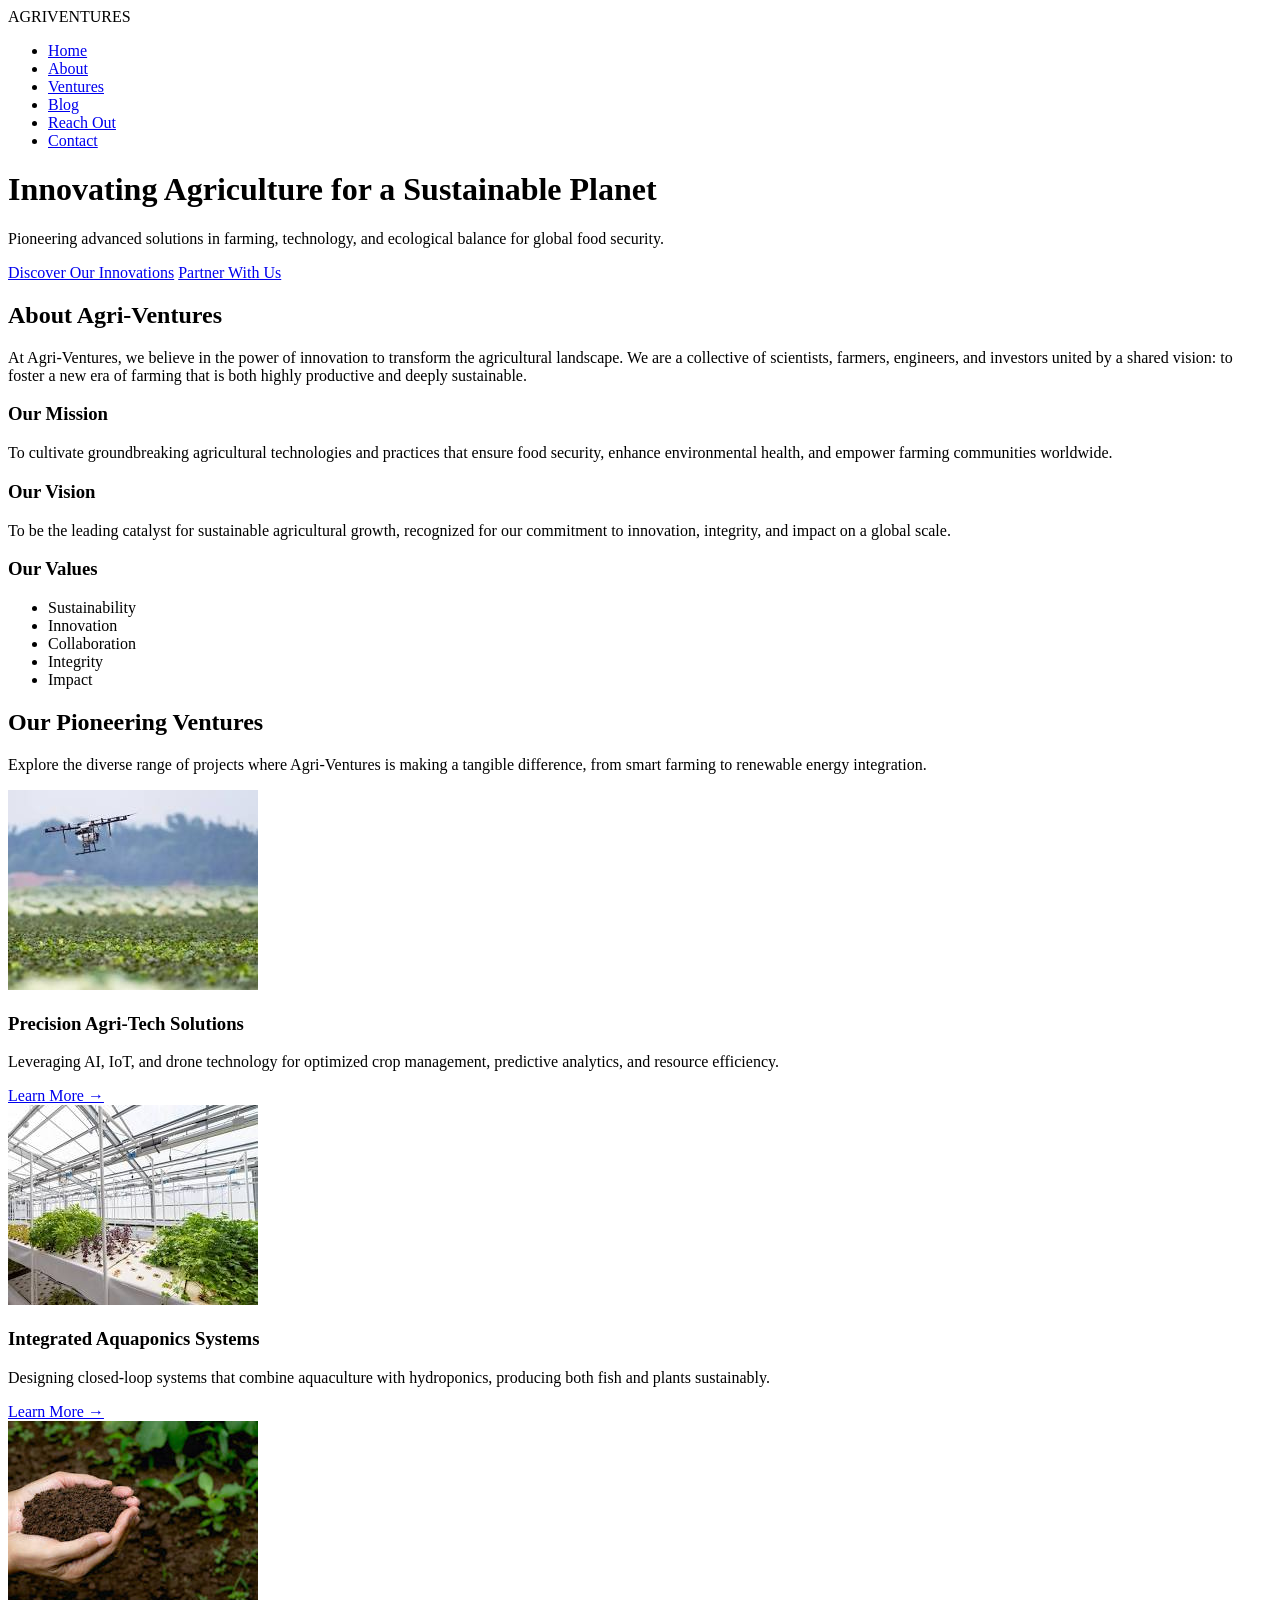
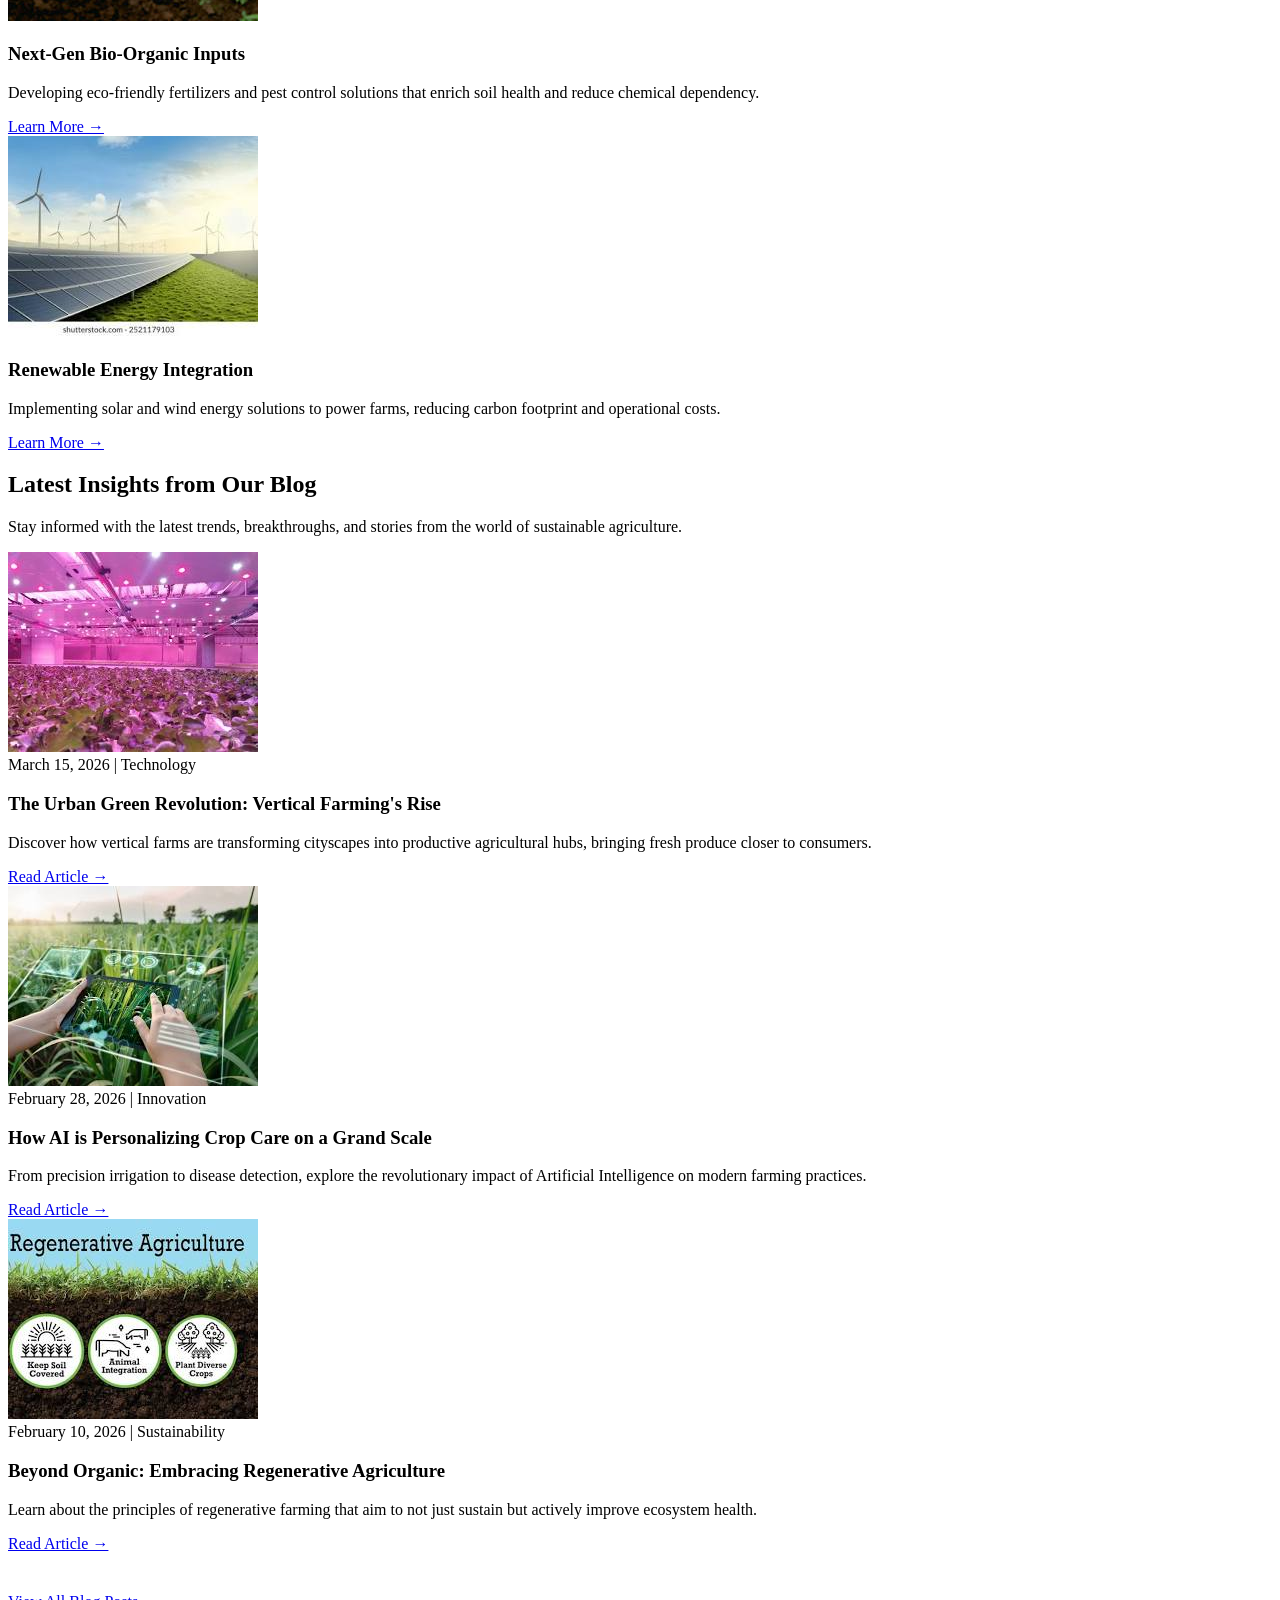
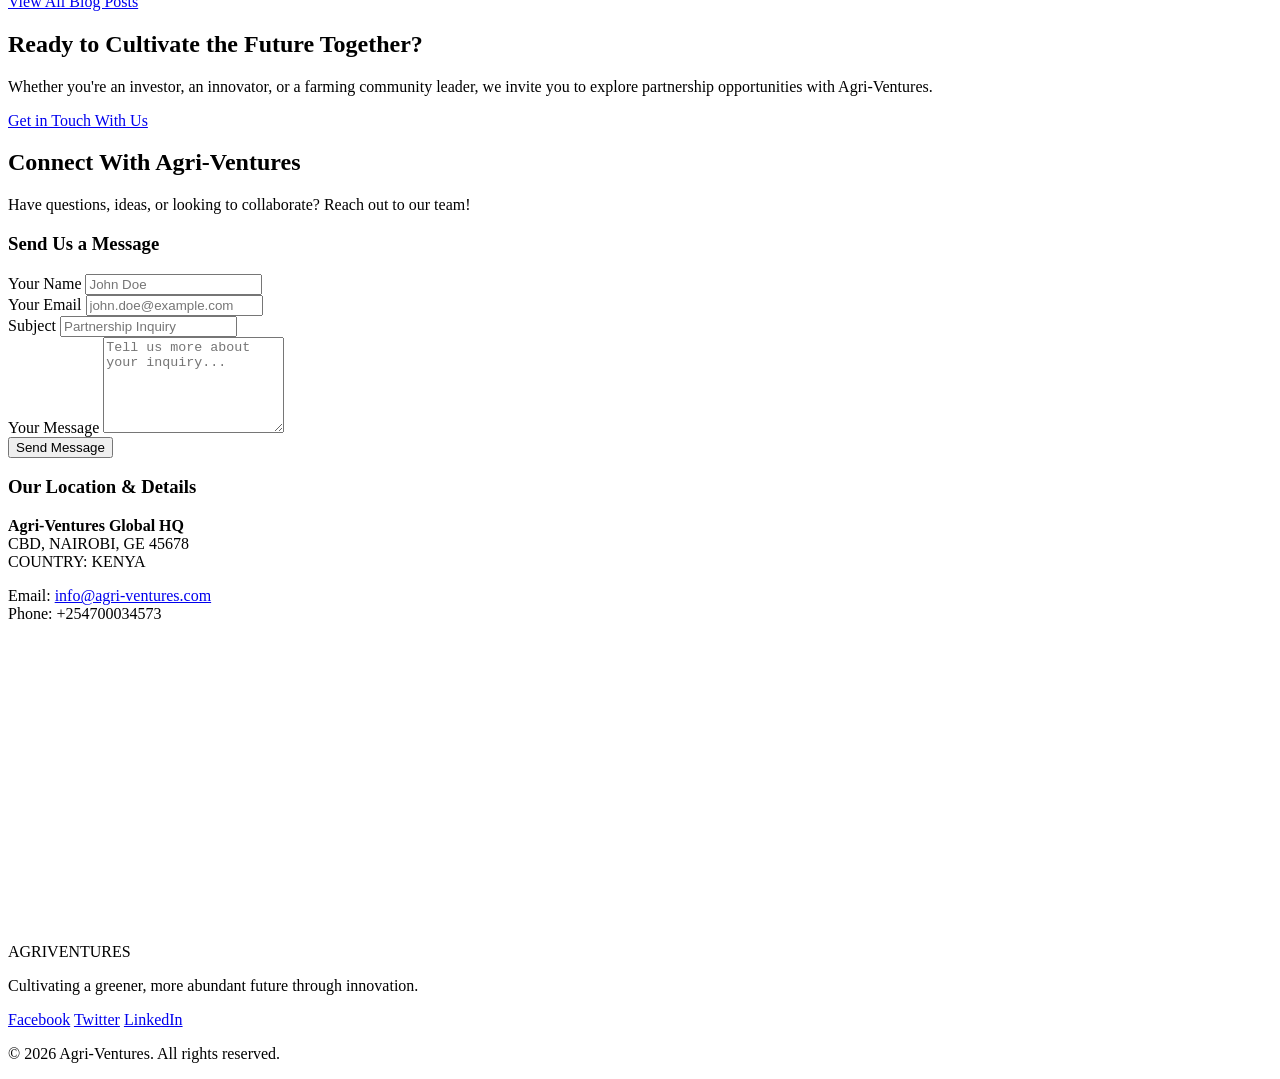
==== agri-ventures.html @ 52b14042 "the structural body of agriventures website" ====
<!DOCTYPE html>
<html lang="en">
<head>
    <meta charset="UTF-8">
    <meta name="viewport" content="width=device-width, initial-scale=1.0">
    <title>Agri-Ventures | Cultivating the Future of Agriculture</title>
    <link rel="stylesheet" href="agri.css">
    <link href="https://fonts.googleapis.com/css2?family=Roboto:wght@300;400;700&family=Playfair+Display:wght=700&display=swap" rel="stylesheet">
</head>
<body>

    <nav id="navbar">
        <div class="logo">AGRI<span>VENTURES</span></div>
        <ul class="nav-links">
            <li><a href="#home">Home</a></li>
            <li><a href="#about">About</a></li>
            <li><a href="#ventures">Ventures</a></li>
            <li><a href="#blog">Blog</a></li>
            <li><a href="#reach-out">Reach Out</a></li>
            <li><a href="#contact">Contact</a></li>
        </ul>
        <div class="menu-toggle" id="mobile-menu">
            <span class="bar"></span>
            <span class="bar"></span>
            <span class="bar"></span>
        </div>
    </nav>

    <header id="home" class="hero">
        <div class="hero-content">
            <h1>Innovating Agriculture for a Sustainable Planet</h1>
            <p>Pioneering advanced solutions in farming, technology, and ecological balance for global food security.</p>
            <a href="#ventures" class="btn btn-primary">Discover Our Innovations</a>
            <a href="#reach-out" class="btn btn-secondary">Partner With Us</a>
        </div>
    </header>

    <section id="about" class="section about-section">
        <div class="section-content">
            <h2>About Agri-Ventures</h2>
            <p class="lead">At Agri-Ventures, we believe in the power of innovation to transform the agricultural landscape. We are a collective of scientists, farmers, engineers, and investors united by a shared vision: to foster a new era of farming that is both highly productive and deeply sustainable.</p>
            <div class="about-grid">
                <div class="about-item">
                    <h3>Our Mission</h3>
                    <p>To cultivate groundbreaking agricultural technologies and practices that ensure food security, enhance environmental health, and empower farming communities worldwide.</p>
                </div>
                <div class="about-item">
                    <h3>Our Vision</h3>
                    <p>To be the leading catalyst for sustainable agricultural growth, recognized for our commitment to innovation, integrity, and impact on a global scale.</p>
                </div>
                <div class="about-item">
                    <h3>Our Values</h3>
                    <ul>
                        <li>Sustainability</li>
                        <li>Innovation</li>
                        <li>Collaboration</li>
                        <li>Integrity</li>
                        <li>Impact</li>
                    </ul>
                </div>
            </div>
        </div>
    </section>

    <section id="ventures" class="section bg-light ventures-section">
        <div class="section-content">
            <h2>Our Pioneering Ventures</h2>
            <p class="lead">Explore the diverse range of projects where Agri-Ventures is making a tangible difference, from smart farming to renewable energy integration.</p>
            <div class="venture-grid">
                <div class="card venture-card">
                    <img src="venture1.jpg" alt="Precision Farming">
                    <h3>Precision Agri-Tech Solutions</h3>
                    <p>Leveraging AI, IoT, and drone technology for optimized crop management, predictive analytics, and resource efficiency.</p>
                    <a href="#" class="read-more">Learn More &rarr;</a>
                </div>
                <div class="card venture-card">
                    <img src="venture2.jpg" alt="Sustainable Aquaponics">
                    <h3>Integrated Aquaponics Systems</h3>
                    <p>Designing closed-loop systems that combine aquaculture with hydroponics, producing both fish and plants sustainably.</p>
                    <a href="#" class="read-more">Learn More &rarr;</a>
                </div>
                <div class="card venture-card">
                    <img src="venture3.jpg" alt="Bio-Organic Fertilizers">
                    <h3>Next-Gen Bio-Organic Inputs</h3>
                    <p>Developing eco-friendly fertilizers and pest control solutions that enrich soil health and reduce chemical dependency.</p>
                    <a href="#" class="read-more">Learn More &rarr;</a>
                </div>
                <div class="card venture-card">
                    <img src="venture4.jpg" alt="Renewable Energy Farms">
                    <h3>Renewable Energy Integration</h3>
                    <p>Implementing solar and wind energy solutions to power farms, reducing carbon footprint and operational costs.</p>
                    <a href="#" class="read-more">Learn More &rarr;</a>
                </div>
            </div>
        </div>
    </section>

    <section id="blog" class="section blog-section">
        <div class="section-content">
            <h2>Latest Insights from Our Blog</h2>
            <p class="lead">Stay informed with the latest trends, breakthroughs, and stories from the world of sustainable agriculture.</p>
            <div class="blog-grid">
                <article class="blog-post-preview">
                    <img src="blog1.jpg" alt="Vertical Farming">
                    <div class="post-content">
                        <span>March 15, 2026 | Technology</span>
                        <h3>The Urban Green Revolution: Vertical Farming's Rise</h3>
                        <p>Discover how vertical farms are transforming cityscapes into productive agricultural hubs, bringing fresh produce closer to consumers.</p>
                        <a href="#" class="read-more">Read Article &rarr;</a>
                    </div>
                </article>
                <article class="blog-post-preview">
                    <img src="blog2.jpg" alt="AI in Agriculture">
                    <div class="post-content">
                        <span>February 28, 2026 | Innovation</span>
                        <h3>How AI is Personalizing Crop Care on a Grand Scale</h3>
                        <p>From precision irrigation to disease detection, explore the revolutionary impact of Artificial Intelligence on modern farming practices.</p>
                        <a href="#" class="read-more">Read Article &rarr;</a>
                    </div>
                </article>
                <article class="blog-post-preview">
                    <img src="blog3.jpg" alt="Sustainable Practices">
                    <div class="post-content">
                        <span>February 10, 2026 | Sustainability</span>
                        <h3>Beyond Organic: Embracing Regenerative Agriculture</h3>
                        <p>Learn about the principles of regenerative farming that aim to not just sustain but actively improve ecosystem health.</p>
                        <a href="#" class="read-more">Read Article &rarr;</a>
                    </div>
                </article>
            </div>
            <div class="text-center" style="margin-top: 40px;">
                <a href="#" class="btn btn-primary">View All Blog Posts</a>
            </div>
        </div>
    </section>

    <section id="reach-out" class="section bg-call-to-action">
        <div class="section-content text-center">
            <h2>Ready to Cultivate the Future Together?</h2>
            <p class="lead">Whether you're an investor, an innovator, or a farming community leader, we invite you to explore partnership opportunities with Agri-Ventures.</p>
            <a href="#contact" class="btn btn-cta-light">Get in Touch With Us</a>
        </div>
    </section>

    <section id="contact" class="section contact-section">
        <div class="section-content">
            <h2>Connect With Agri-Ventures</h2>
            <p class="lead">Have questions, ideas, or looking to collaborate? Reach out to our team!</p>
            <div class="contact-grid">
                <div class="contact-form-container">
                    <h3>Send Us a Message</h3>
                    <form id="contact-form">
                        <div class="form-group">
                            <label for="name">Your Name</label>
                            <input type="text" id="name" placeholder="John Doe" required>
                        </div>
                        <div class="form-group">
                            <label for="email">Your Email</label>
                            <input type="email" id="email" placeholder="john.doe@example.com" required>
                        </div>
                        <div class="form-group">
                            <label for="subject">Subject</label>
                            <input type="text" id="subject" placeholder="Partnership Inquiry">
                        </div>
                        <div class="form-group">
                            <label for="message">Your Message</label>
                            <textarea id="message" rows="6" placeholder="Tell us more about your inquiry..."></textarea>
                        </div>
                        <button type="submit" class="btn btn-primary">Send Message</button>
                    </form>
                </div>
                <div class="contact-info-map">
                    <h3>Our Location & Details</h3>
                    <p><strong>Agri-Ventures Global HQ</strong><br>
                    CBD, NAIROBI, GE 45678<br>
                    COUNTRY: KENYA</p>
                    <p>Email: <a href="mailto:info@agri-ventures.com">info@agri-ventures.com</a><br>
                    Phone: +254700034573</p>
                    <div class="map-container">
                        <iframe src="https://www.google.com/maps/embed?pb=!1m18!1m12!1m3!1d150000.0!2d-74.0060!3d40.7128!2m3!1f0!2f0!3f0!3m2!1i1024!2i768!4f13.1!3m3!1m2!1s0x0%3A0x0!2zMTPCsDQ5JzQ0LjMiTiA3NMKwMDEnMjYuMSJX!5e0!3m2!1sen!2sus!4v1678888888888!5m2!1sen!2sus" width="100%" height="300" style="border:0;" allowfullscreen="" loading="lazy"></iframe>
                    </div>
                </div>
            </div>
        </div>
    </section>

    <footer>
        <div class="footer-content">
            <div class="footer-logo">AGRI<span>VENTURES</span></div>
            <p>Cultivating a greener, more abundant future through innovation.</p>
            <div class="social-links">
                <a href="#" target="_blank">Facebook</a>
                <a href="#" target="_blank">Twitter</a>
                <a href="#" target="_blank">LinkedIn</a>
            </div>
            <p class="copyright">&copy; 2026 Agri-Ventures. All rights reserved.</p>
        </div>
    </footer>

    <script src="agri.js"></script>
</body>
</html>
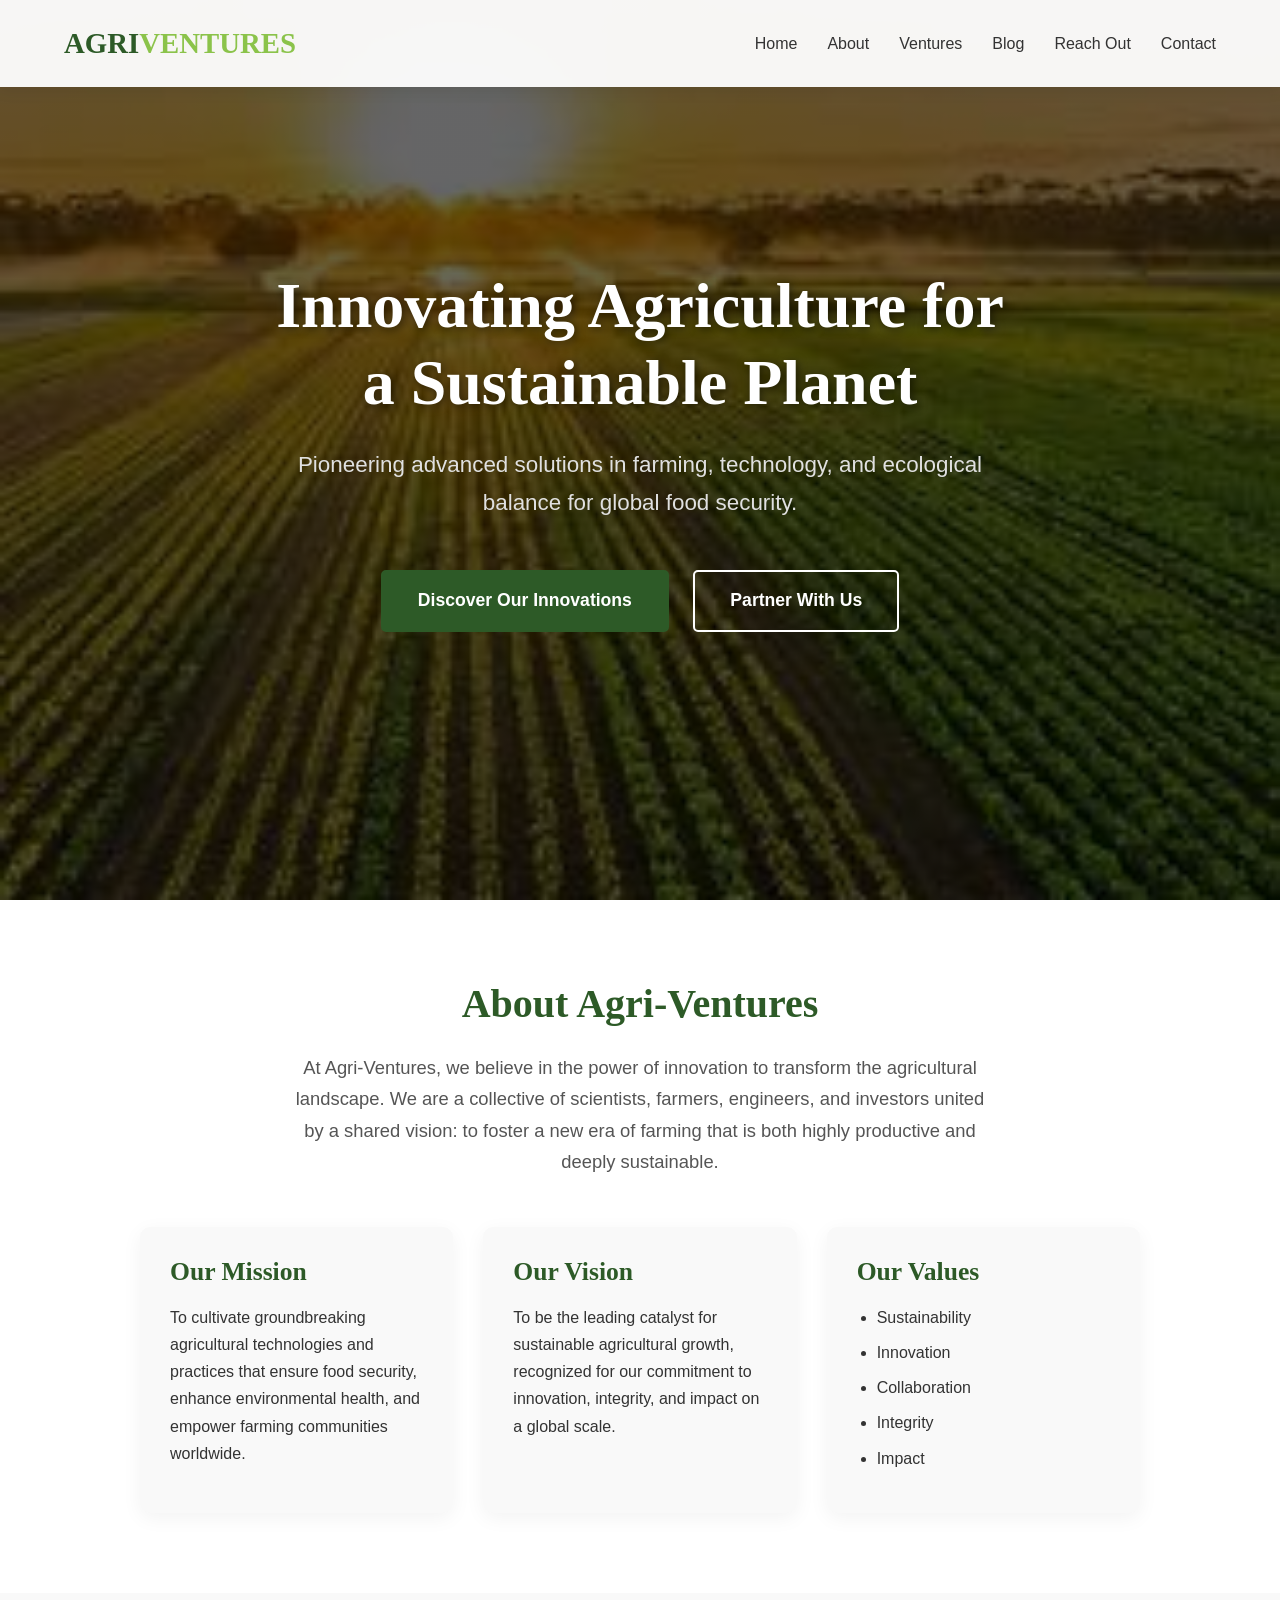
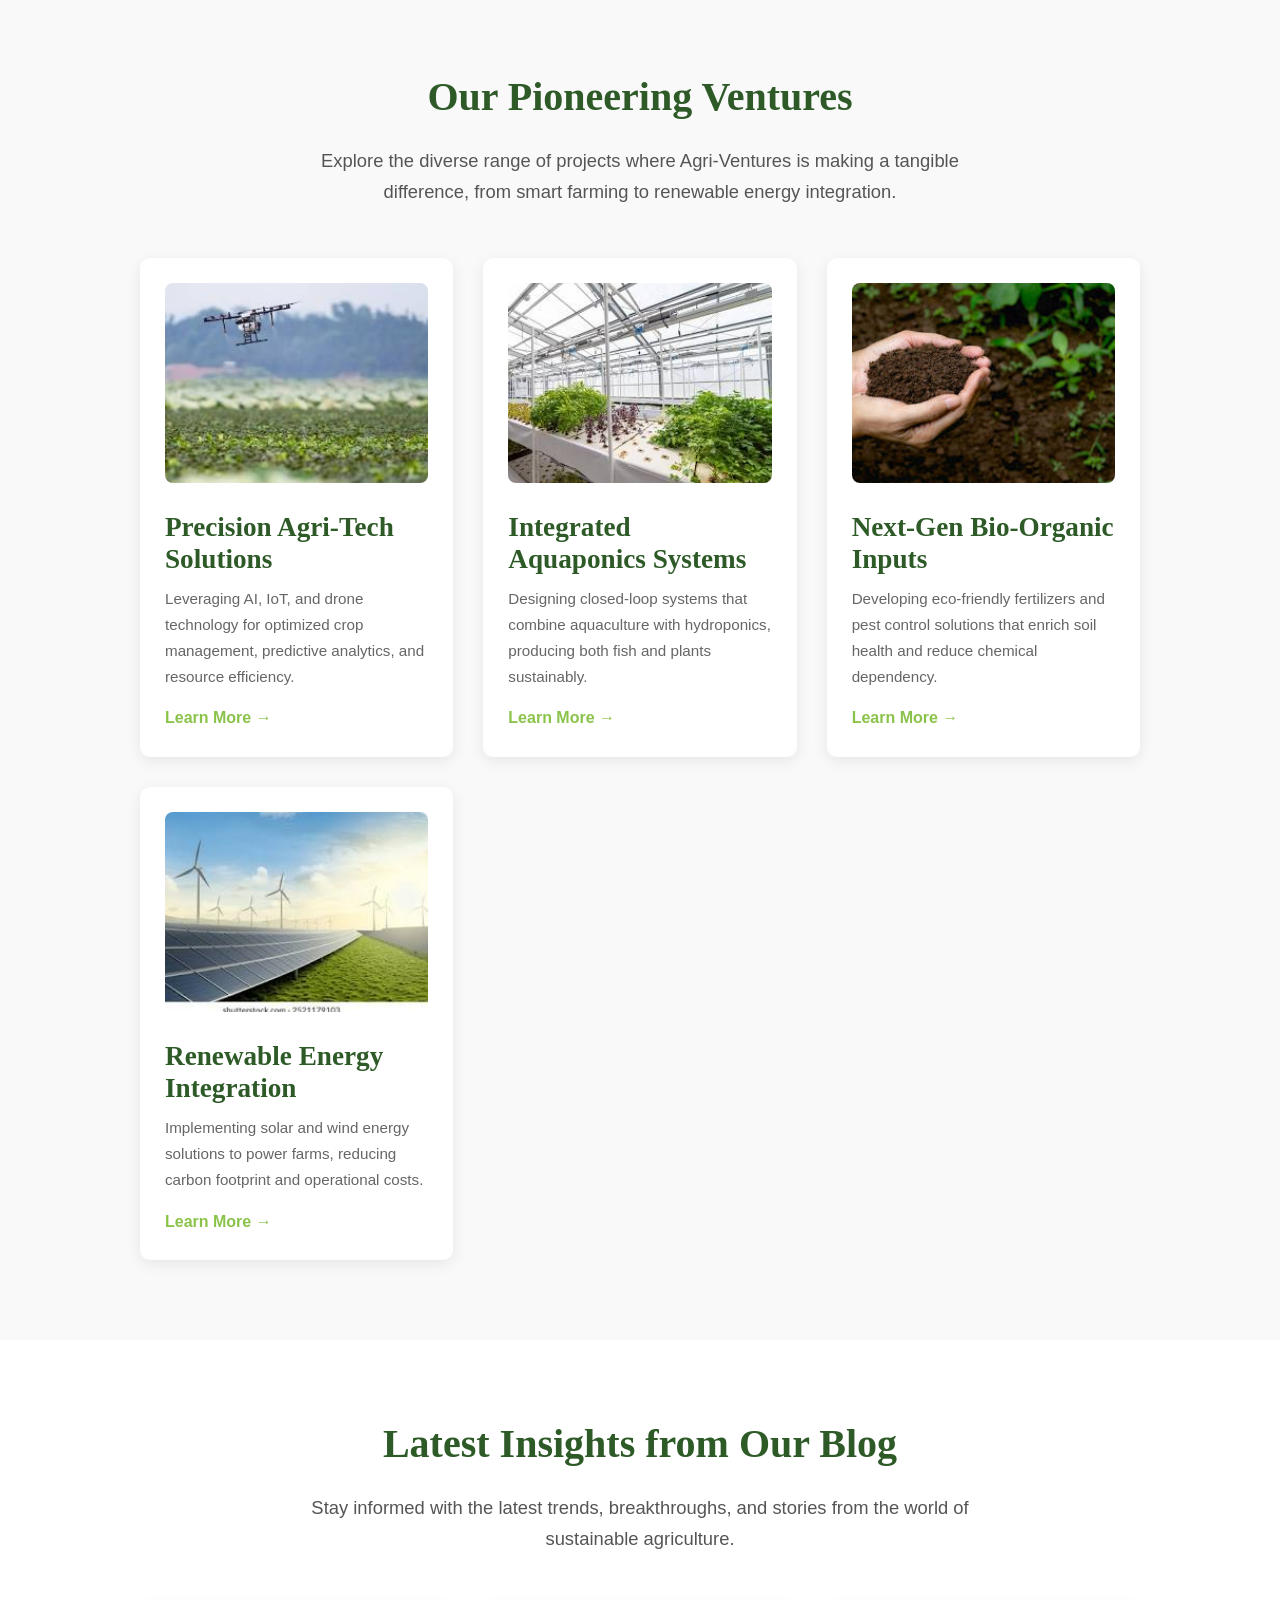
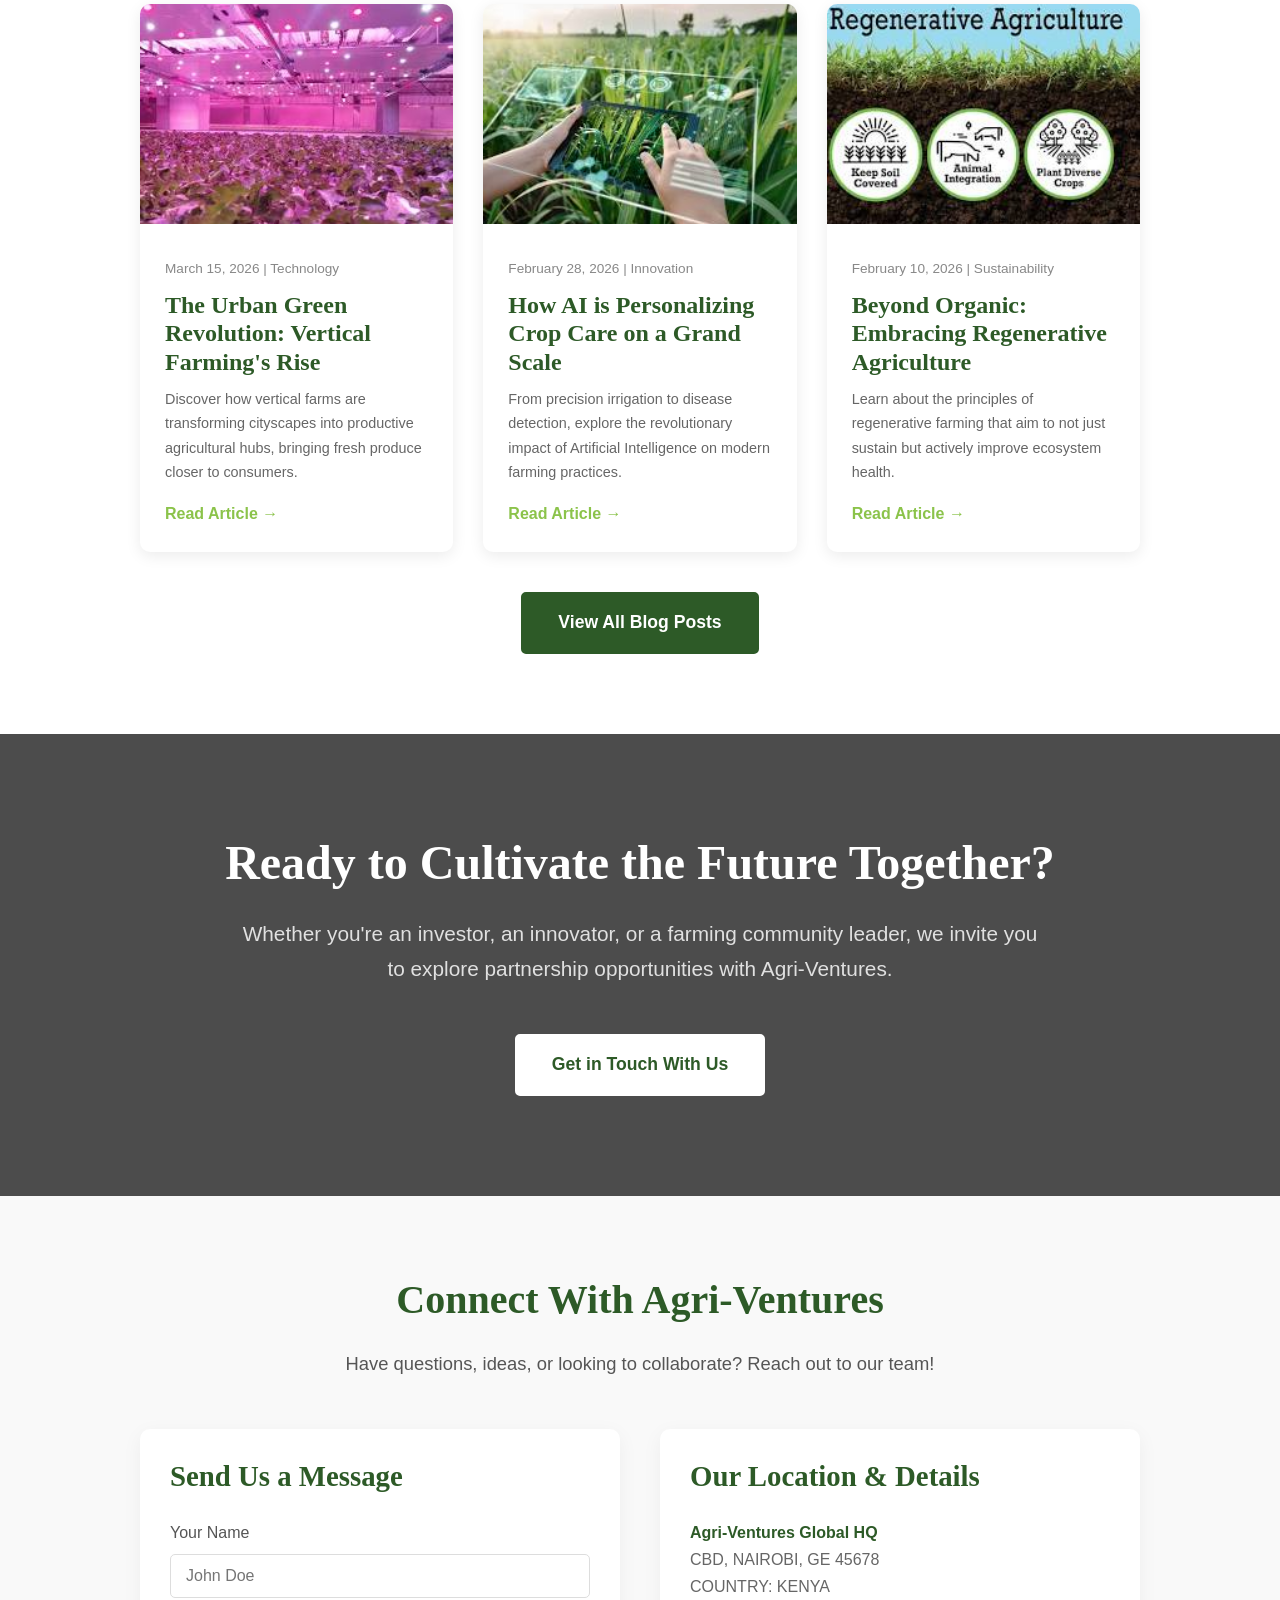
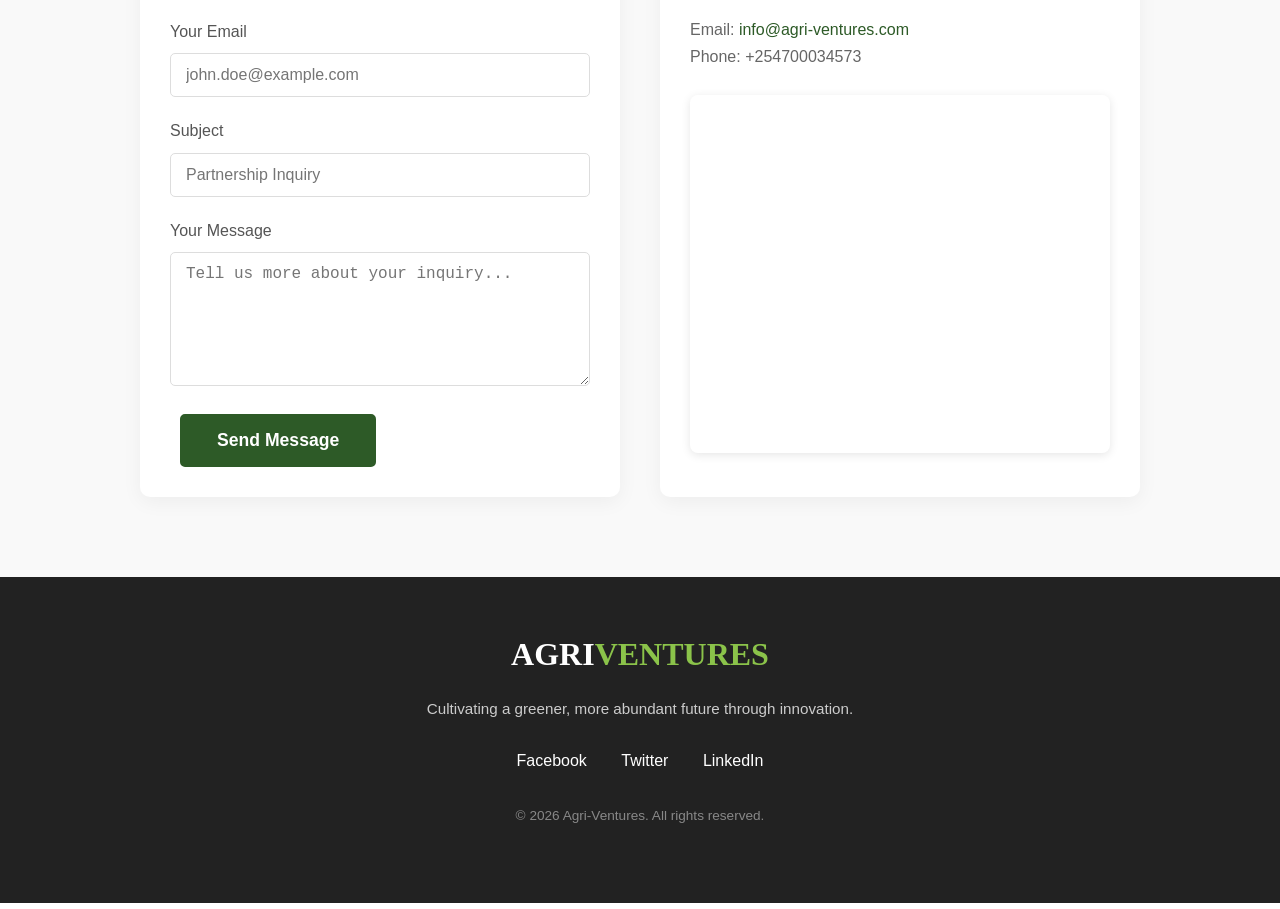
==== commit 43b70370: "changed the map co-ordinates" ====
--- a/agri-ventures.html
+++ b/agri-ventures.html
@@ -177,7 +177,13 @@
                     <p>Email: <a href="mailto:info@agri-ventures.com">info@agri-ventures.com</a><br>
                     Phone: +254700034573</p>
                     <div class="map-container">
-                        <iframe src="https://www.google.com/maps/embed?pb=!1m18!1m12!1m3!1d150000.0!2d-74.0060!3d40.7128!2m3!1f0!2f0!3f0!3m2!1i1024!2i768!4f13.1!3m3!1m2!1s0x0%3A0x0!2zMTPCsDQ5JzQ0LjMiTiA3NMKwMDEnMjYuMSJX!5e0!3m2!1sen!2sus!4v1678888888888!5m2!1sen!2sus" width="100%" height="300" style="border:0;" allowfullscreen="" loading="lazy"></iframe>
+                  <iframe
+src="https://www.google.com/maps?q=F797+M4+nairobi&output=embed"
+width="100%"
+height="400"
+style="border:0;"
+loading="lazy">
+</iframe>
                     </div>
                 </div>
             </div>
--- a/agri.css
+++ b/agri.css
@@ -0,0 +1,600 @@
+/* General Styles */
+:root {
+    --primary-green: #2d5a27;
+    --secondary-green: #8bc34a;
+    --dark-text: #333;
+    --light-text: #f4f4f4;
+    --background-light: #f9f9f9;
+    --background-dark: #222;
+    --accent-yellow: #f8b400; /* For subtle accents if needed */
+}
+
+* {
+    margin: 0;
+    padding: 0;
+    box-sizing: border-box;
+}
+
+body {
+    font-family: 'Roboto', sans-serif;
+    line-height: 1.7;
+    color: var(--dark-text);
+    scroll-behavior: smooth;
+    background-color: #fff;
+}
+
+h1, h2, h3, h4 {
+    font-family: 'Playfair Display', serif;
+    margin-bottom: 1rem;
+    color: var(--primary-green);
+    line-height: 1.2;
+}
+
+h1 { font-size: 3.2rem; }
+h2 { font-size: 2.5rem; }
+h3 { font-size: 1.8rem; }
+p { margin-bottom: 1rem; }
+
+a {
+    text-decoration: none;
+    color: var(--primary-green);
+}
+
+a:hover {
+    color: var(--secondary-green);
+}
+
+ul {
+    list-style: none;
+}
+
+.container {
+    max-width: 1200px;
+    margin: auto;
+    padding: 0 20px;
+}
+
+.section {
+    padding: 80px 10%; /* More padding for distinct sections */
+    text-align: center;
+}
+
+.section-content {
+    max-width: 1000px;
+    margin: auto;
+}
+
+.lead {
+    font-size: 1.15rem;
+    color: #555;
+    margin-bottom: 2.5rem;
+    max-width: 700px;
+    margin-left: auto;
+    margin-right: auto;
+}
+
+.bg-light { background-color: var(--background-light); }
+.text-center { text-align: center; }
+
+/* Navigation */
+#navbar {
+    display: flex;
+    justify-content: space-between;
+    align-items: center;
+    padding: 1.2rem 5%;
+    background: rgba(255, 255, 255, 0.95); /* Slightly transparent white */
+    position: fixed;
+    width: 100%;
+    z-index: 1000;
+    box-shadow: 0 3px 15px rgba(0,0,0,0.08);
+    transition: all 0.3s ease-in-out;
+}
+
+#navbar.scrolled {
+    padding: 0.8rem 5%;
+    background: #fff;
+    box-shadow: 0 2px 10px rgba(0,0,0,0.1);
+}
+
+.logo {
+    font-weight: bold;
+    font-size: 1.8rem;
+    color: var(--primary-green);
+    font-family: 'Playfair Display', serif;
+}
+.logo span { color: var(--secondary-green); }
+
+.nav-links {
+    display: flex;
+    gap: 30px;
+}
+
+.nav-links a {
+    text-decoration: none;
+    color: var(--dark-text);
+    font-weight: 500;
+    padding: 5px 0;
+    transition: color 0.3s ease;
+    position: relative;
+}
+
+.nav-links a::after {
+    content: '';
+    position: absolute;
+    width: 0;
+    height: 2px;
+    bottom: -5px;
+    left: 0;
+    background-color: var(--primary-green);
+    transition: width 0.3s ease-out;
+}
+
+.nav-links a:hover::after {
+    width: 100%;
+}
+
+/* Mobile Menu Toggle */
+.menu-toggle {
+    display: none; /* Hidden on desktop */
+    flex-direction: column;
+    cursor: pointer;
+}
+
+.bar {
+    width: 25px;
+    height: 3px;
+    background-color: var(--dark-text);
+    margin: 4px 0;
+    transition: 0.4s;
+}
+
+/* Hero Section */
+.hero {
+    height: 100vh;
+    background: linear-gradient(rgba(0,0,0,0.6), rgba(0,0,0,0.6)), url('hero-bg.jpg') no-repeat center center/cover;
+    display: flex;
+    align-items: center;
+    justify-content: center;
+    text-align: center;
+    color: var(--light-text);
+    position: relative;
+}
+
+.hero-content {
+    max-width: 800px;
+    padding: 20px;
+}
+
+.hero-content h1 {
+    font-size: 4rem;
+    margin-bottom: 1.5rem;
+    color: #fff; /* White for readability on dark background */
+    text-shadow: 2px 2px 8px rgba(0,0,0,0.5);
+}
+
+.hero-content p {
+    font-size: 1.4rem;
+    margin-bottom: 3rem;
+    color: #e0e0e0;
+}
+
+/* Buttons */
+.btn {
+    padding: 14px 35px;
+    text-decoration: none;
+    border-radius: 5px;
+    font-weight: bold;
+    font-size: 1.1rem;
+    transition: all 0.3s ease;
+    margin: 0 10px;
+    display: inline-block;
+}
+
+.btn-primary {
+    background: var(--primary-green);
+    color: #fff;
+    border: 2px solid var(--primary-green);
+}
+
+.btn-primary:hover {
+    background: var(--secondary-green);
+    border-color: var(--secondary-green);
+    transform: translateY(-3px);
+    box-shadow: 0 8px 15px rgba(0,0,0,0.2);
+}
+
+.btn-secondary {
+    background: transparent;
+    color: #fff;
+    border: 2px solid #fff;
+}
+
+.btn-secondary:hover {
+    background: rgba(255,255,255,0.2);
+    transform: translateY(-3px);
+    box-shadow: 0 8px 15px rgba(0,0,0,0.2);
+}
+
+.btn-cta-light {
+    background: #fff;
+    color: var(--primary-green);
+    border: 2px solid #fff;
+}
+
+.btn-cta-light:hover {
+    background: var(--secondary-green);
+    color: #fff;
+    border-color: var(--secondary-green);
+    transform: translateY(-3px);
+}
+
+
+/* About Section */
+.about-section h2 {
+    margin-bottom: 1.5rem;
+}
+
+.about-grid {
+    display: grid;
+    grid-template-columns: repeat(auto-fit, minmax(280px, 1fr));
+    gap: 30px;
+    margin-top: 50px;
+    text-align: left;
+}
+
+.about-item {
+    background: var(--background-light);
+    padding: 30px;
+    border-radius: 10px;
+    box-shadow: 0 5px 20px rgba(0,0,0,0.05);
+    transition: transform 0.3s ease;
+}
+
+.about-item:hover {
+    transform: translateY(-5px);
+}
+
+.about-item h3 {
+    color: var(--primary-green);
+    margin-bottom: 1rem;
+    font-size: 1.6rem;
+}
+
+.about-item ul {
+    list-style: disc;
+    padding-left: 20px;
+    margin-top: 15px;
+}
+.about-item ul li {
+    margin-bottom: 8px;
+}
+
+/* Ventures Section */
+.ventures-section h2 {
+    margin-bottom: 1.5rem;
+}
+
+.venture-grid {
+    display: grid;
+    grid-template-columns: repeat(auto-fit, minmax(280px, 1fr));
+    gap: 30px;
+    margin-top: 50px;
+}
+
+.venture-card {
+    background: #fff;
+    padding: 25px;
+    border-radius: 10px;
+    box-shadow: 0 4px 15px rgba(0,0,0,0.08);
+    text-align: left;
+    transition: transform 0.3s ease, box-shadow 0.3s ease;
+}
+
+.venture-card:hover {
+    transform: translateY(-8px);
+    box-shadow: 0 10px 25px rgba(0,0,0,0.15);
+}
+
+.venture-card img {
+    width: 100%;
+    height: 200px;
+    object-fit: cover;
+    border-radius: 8px;
+    margin-bottom: 20px;
+}
+
+.venture-card h3 {
+    color: var(--primary-green);
+    font-size: 1.7rem;
+    margin-bottom: 10px;
+}
+
+.venture-card p {
+    font-size: 0.95rem;
+    color: #666;
+    margin-bottom: 15px;
+}
+
+.read-more {
+    display: inline-block;
+    color: var(--secondary-green);
+    font-weight: bold;
+    transition: color 0.3s ease;
+}
+
+.read-more:hover {
+    color: var(--primary-green);
+}
+
+/* Blog Section */
+.blog-section h2 {
+    margin-bottom: 1.5rem;
+}
+
+.blog-grid {
+    display: grid;
+    grid-template-columns: repeat(auto-fit, minmax(300px, 1fr));
+    gap: 30px;
+    margin-top: 50px;
+}
+
+.blog-post-preview {
+    background: #fff;
+    border-radius: 10px;
+    box-shadow: 0 4px 15px rgba(0,0,0,0.08);
+    overflow: hidden;
+    text-align: left;
+    transition: transform 0.3s ease, box-shadow 0.3s ease;
+}
+
+.blog-post-preview:hover {
+    transform: translateY(-8px);
+    box-shadow: 0 10px 25px rgba(0,0,0,0.15);
+}
+
+.blog-post-preview img {
+    width: 100%;
+    height: 220px;
+    object-fit: cover;
+}
+
+.blog-post-preview .post-content {
+    padding: 25px;
+}
+
+.blog-post-preview span {
+    display: block;
+    font-size: 0.85rem;
+    color: #888;
+    margin-bottom: 10px;
+}
+
+.blog-post-preview h3 {
+    font-size: 1.5rem;
+    color: var(--primary-green);
+    margin-bottom: 10px;
+}
+
+.blog-post-preview p {
+    font-size: 0.9rem;
+    color: #666;
+    margin-bottom: 15px;
+}
+
+/* Reach Out Section (Call to Action) */
+.bg-call-to-action {
+    background: linear-gradient(rgba(0,0,0,0.7), rgba(0,0,0,0.7)), url('cta-bg.jpg') no-repeat center center/cover;
+    color: #fff;
+    padding: 100px 10%;
+    text-align: center;
+}
+
+.bg-call-to-action h2 {
+    color: #fff;
+    font-size: 3rem;
+    margin-bottom: 1.5rem;
+}
+
+.bg-call-to-action p {
+    font-size: 1.3rem;
+    max-width: 800px;
+    margin: 0 auto 3rem auto;
+    color: #e0e0e0;
+}
+
+/* Contact Section */
+.contact-section {
+    background-color: var(--background-light);
+}
+
+.contact-section h2 {
+    margin-bottom: 1.5rem;
+}
+
+.contact-grid {
+    display: grid;
+    grid-template-columns: repeat(auto-fit, minmax(300px, 1fr));
+    gap: 40px;
+    margin-top: 50px;
+    text-align: left;
+}
+
+.contact-form-container, .contact-info-map {
+    background: #fff;
+    padding: 30px;
+    border-radius: 10px;
+    box-shadow: 0 5px 20px rgba(0,0,0,0.05);
+}
+
+.contact-form-container h3, .contact-info-map h3 {
+    color: var(--primary-green);
+    margin-bottom: 25px;
+}
+
+.form-group {
+    margin-bottom: 20px;
+}
+
+.form-group label {
+    display: block;
+    margin-bottom: 8px;
+    font-weight: 500;
+    color: #555;
+}
+
+.form-group input,
+.form-group textarea {
+    width: 100%;
+    padding: 12px 15px;
+    border: 1px solid #ddd;
+    border-radius: 5px;
+    font-size: 1rem;
+    transition: border-color 0.3s ease;
+}
+
+.form-group input:focus,
+.form-group textarea:focus {
+    outline: none;
+    border-color: var(--secondary-green);
+    box-shadow: 0 0 5px rgba(139, 195, 74, 0.5);
+}
+
+.form-group textarea {
+    resize: vertical;
+    min-height: 120px;
+}
+
+.contact-info-map p {
+    margin-bottom: 15px;
+    color: #666;
+}
+
+.contact-info-map p strong {
+    color: var(--primary-green);
+}
+
+.map-container {
+    margin-top: 25px;
+    border-radius: 8px;
+    overflow: hidden;
+    box-shadow: 0 2px 10px rgba(0,0,0,0.1);
+}
+
+.map-container iframe {
+    width: 100%;
+    height: 350px;
+    border: 0;
+}
+
+/* Footer */
+footer {
+    background: var(--background-dark);
+    color: var(--light-text);
+    padding: 50px 10%;
+    text-align: center;
+}
+
+.footer-content {
+    max-width: 1000px;
+    margin: auto;
+}
+
+.footer-logo {
+    font-size: 2rem;
+    font-weight: bold;
+    margin-bottom: 15px;
+    color: #fff;
+    font-family: 'Playfair Display', serif;
+}
+
+.footer-logo span {
+    color: var(--secondary-green);
+}
+
+footer p {
+    font-size: 0.95rem;
+    color: #ccc;
+    margin-bottom: 25px;
+}
+
+.social-links {
+    margin-bottom: 30px;
+}
+
+.social-links a {
+    color: #fff;
+    font-size: 1rem;
+    margin: 0 15px;
+    transition: color 0.3s ease;
+}
+
+.social-links a:hover {
+    color: var(--secondary-green);
+}
+
+.copyright {
+    font-size: 0.85rem;
+    color: #888;
+}
+
+/* Responsive Design */
+@media (max-width: 960px) {
+    .hero-content h1 { font-size: 3rem; }
+    .hero-content p { font-size: 1.2rem; }
+    h2 { font-size: 2rem; }
+    .section { padding: 60px 5%; }
+    .nav-links { gap: 20px; }
+    .about-grid, .venture-grid, .blog-grid, .contact-grid {
+        grid-template-columns: 1fr;
+    }
+    .contact-container { grid-template-columns: 1fr; }
+}
+
+@media (max-width: 768px) {
+    .nav-links { display: none; }
+    .menu-toggle { display: flex; }
+    #navbar {
+        flex-wrap: wrap;
+        justify-content: space-between;
+        padding: 1rem 5%;
+    }
+
+    #navbar.active .nav-links {
+        display: flex;
+        flex-direction: column;
+        width: 100%;
+        background-color: #fff;
+        position: absolute;
+        top: 60px; /* Adjust based on navbar height */
+        left: 0;
+        box-shadow: 0 8px 10px rgba(0,0,0,0.1);
+        padding: 20px 0;
+    }
+
+    #navbar.active .nav-links li {
+        margin: 10px 0;
+        text-align: center;
+    }
+
+    .hero-content h1 { font-size: 2.5rem; }
+    .hero-content p { font-size: 1.1rem; }
+    .btn { padding: 10px 25px; font-size: 1rem; margin: 5px; }
+    .about-item, .venture-card, .blog-post-preview, .contact-form-container, .contact-info-map {
+        padding: 25px;
+    }
+    .map-container iframe { height: 250px; }
+    .bg-call-to-action h2 { font-size: 2.2rem; }
+    .bg-call-to-action p { font-size: 1.1rem; }
+}
+
+@media (max-width: 480px) {
+    .hero-content h1 { font-size: 2rem; }
+    .hero-content p { font-size: 1rem; }
+    h2 { font-size: 1.8rem; }
+    .logo { font-size: 1.5rem; }
+    .btn {
+        width: 90%;
+        margin: 10px auto;
+        display: block;
+    }
+}
